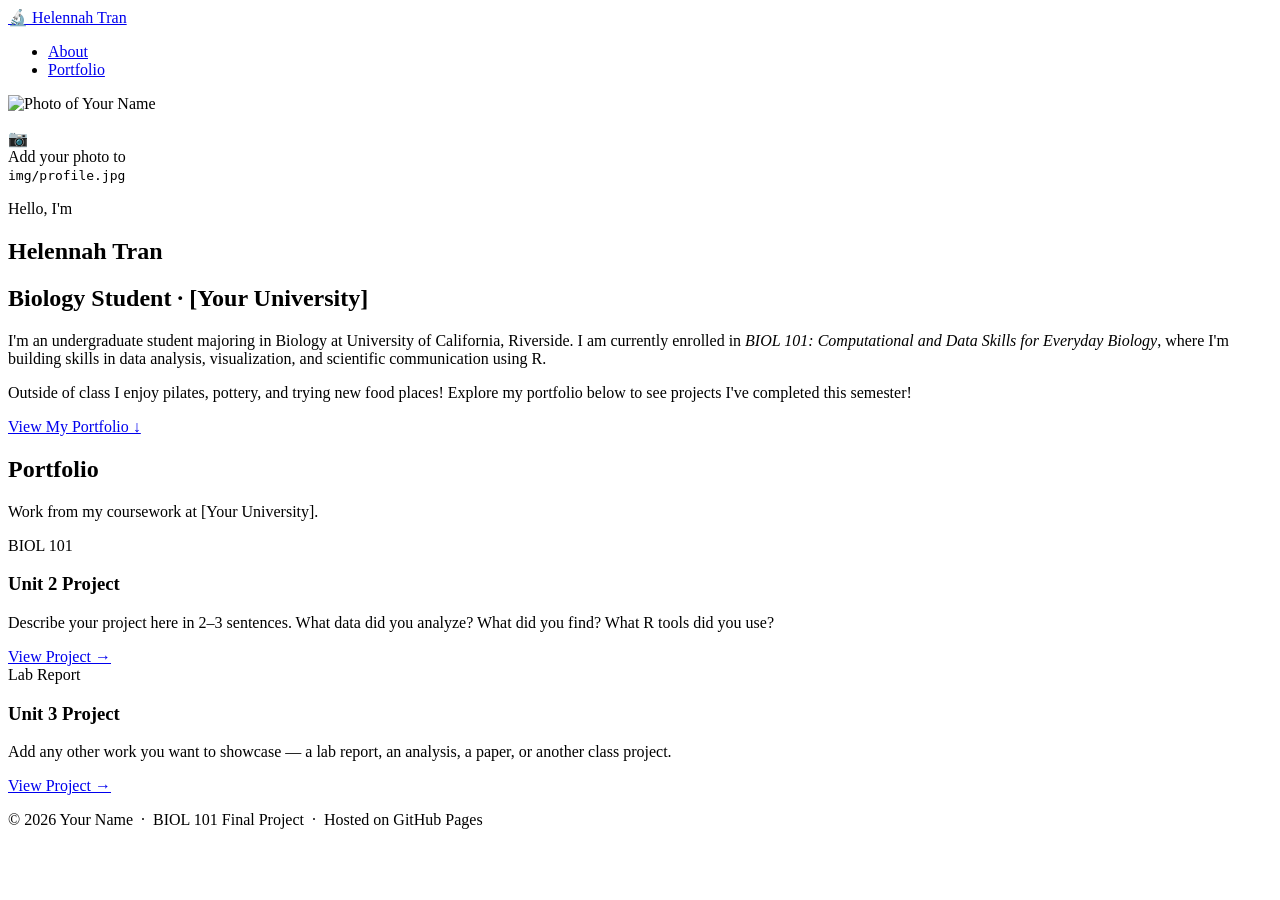
==== index.html @ 0177dd5e "Add files via upload" ====
<!DOCTYPE html>
<html lang="en">
<head>
  <meta charset="UTF-8" />
  <meta name="viewport" content="width=device-width, initial-scale=1.0"/>
  <title> Helennah Tran | BIOL 101</title>
  <!-- External CSS file linked here (NOT inline styles, as required) -->
  <link rel="stylesheet" href="css/style.css" />
  <!-- Google Fonts -->
  <link rel="preconnect" href="https://fonts.googleapis.com" />
  <link rel="preconnect" href="https://fonts.gstatic.com" crossorigin />
  <link href="https://fonts.googleapis.com/css2?family=Playfair+Display:wght@400;700&family=Source+Sans+3:wght@300;400;600&display=swap" rel="stylesheet" />
</head>
<body>

  <!-- ================================================
       REQUIREMENT 2: Navigation with logo + 2 menu items
       ================================================ -->
  <nav class="navbar">
    <div class="nav-container">

      <!-- Logo -->
      <a class="nav-logo" href="index.html">
        <span class="logo-mark">🔬</span>
        <span class="logo-name">Helennah Tran</span>
      </a>

      <!-- At least 2 menu items required -->
      <ul class="nav-menu">
        <li><a href="#about">About</a></li>
        <li><a href="#portfolio" class="nav-highlight">Portfolio</a></li>
      </ul>

    </div>
  </nav>


  <!-- ================================================
       REQUIREMENT 1: Picture + Header + Short Bio
       ================================================ -->
  <section id="about" class="about-section">
    <div class="about-container">

      <!-- Profile photo: replace src with your actual image file path -->
      <div class="photo-wrapper">
        <img
          class="profile-photo"
          src="img/profile.jpg"
          alt="Photo of Your Name"
          width="280"
          height="280"
        />
        <!-- This placeholder shows if photo file is missing -->
        <div class="photo-placeholder">
          <p>📷<br>Add your photo to<br><code>img/profile.jpg</code></p>
        </div>
      </div>

      <!-- Header + Bio -->
      <div class="bio-text">
        <p class="bio-greeting">Hello, I'm</p>
        <h1 class="bio-name">Helennah Tran</h1>
        <h2 class="bio-subtitle">Biology Student · [Your University]</h2>

        <p class="bio-body">
          I'm an undergraduate student majoring in Biology at University of California, Riverside.
          I am currently enrolled in <em>BIOL 101: Computational and Data
          Skills for Everyday Biology</em>, where I'm building skills in
          data analysis, visualization, and scientific communication using R.
        </p>
        <p class="bio-body">
          Outside of class I enjoy pilates, pottery, and trying new food places! Explore my
          portfolio below to see projects I've completed this semester!
        </p>

        <a class="cta-button" href="#portfolio">View My Portfolio ↓</a>
      </div>

    </div>
  </section>


  <!-- ================================================
       REQUIREMENT 3: Portfolio section with class project link
       ================================================ -->
  <section id="portfolio" class="portfolio-section">
    <div class="portfolio-container">

      <h2 class="section-heading">Portfolio</h2>
      <p class="section-sub">Work from my coursework at [Your University].</p>

      <div class="project-grid">

        <!-- CARD 1: Update the href to link to your actual HTML project file -->
        <article class="project-card">
          <span class="card-tag">BIOL 101</span>
          <h3 class="card-title">Unit 2 Project</h3>
          <p class="card-desc">
            Describe your project here in 2–3 sentences. What data did
            you analyze? What did you find? What R tools did you use?
          </p>
          <!-- Update this link to point to your class project HTML file -->
          <a class="card-link" href="projects/Unit-02-Project.html">View Project →</a>
        </article>

        <!-- CARD 2: Optional second project -->
        <article class="project-card">
          <span class="card-tag">Lab Report</span>
          <h3 class="card-title">Unit 3 Project</h3>
          <p class="card-desc">
            Add any other work you want to showcase — a lab report,
            an analysis, a paper, or another class project.
          </p>
          <a class="card-link" href="projects/Unit-Project-03.html">View Project →</a>
        </article>

      </div>
    </div>
  </section>


  <footer class="site-footer">
    <p>© 2026 Your Name &nbsp;·&nbsp; BIOL 101 Final Project &nbsp;·&nbsp; Hosted on GitHub Pages</p>
  </footer>

</body>
</html>
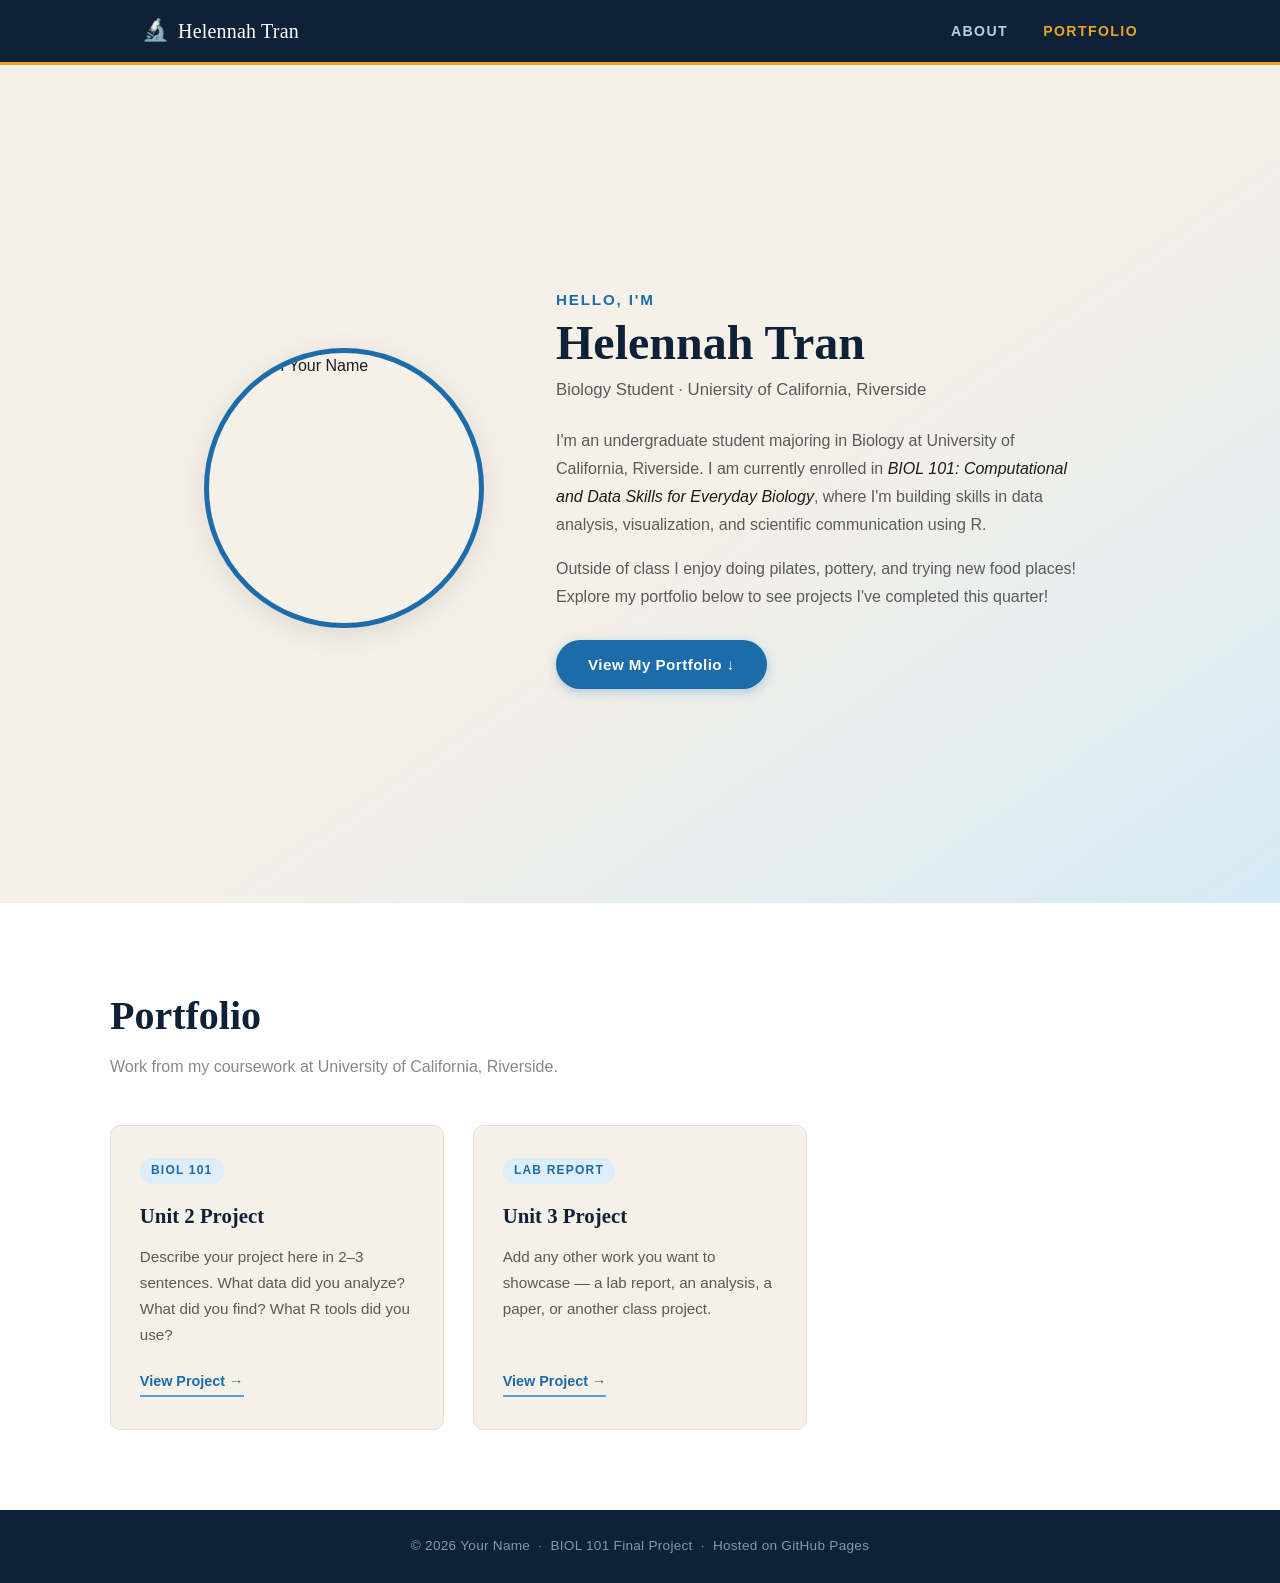
==== commit 763ab117: "Add files via upload" ====
--- a/index.html
+++ b/index.html
@@ -60,7 +60,7 @@
       <div class="bio-text">
         <p class="bio-greeting">Hello, I'm</p>
         <h1 class="bio-name">Helennah Tran</h1>
-        <h2 class="bio-subtitle">Biology Student · [Your University]</h2>
+        <h2 class="bio-subtitle">Biology Student · Uniersity of California, Riverside</h2>
 
         <p class="bio-body">
           I'm an undergraduate student majoring in Biology at University of California, Riverside.
@@ -69,8 +69,8 @@
           data analysis, visualization, and scientific communication using R.
         </p>
         <p class="bio-body">
-          Outside of class I enjoy pilates, pottery, and trying new food places! Explore my
-          portfolio below to see projects I've completed this semester!
+          Outside of class I enjoy doing pilates, pottery, and trying new food places! Explore my
+          portfolio below to see projects I've completed this quarter!
         </p>
 
         <a class="cta-button" href="#portfolio">View My Portfolio ↓</a>
@@ -87,7 +87,7 @@
     <div class="portfolio-container">
 
       <h2 class="section-heading">Portfolio</h2>
-      <p class="section-sub">Work from my coursework at [Your University].</p>
+      <p class="section-sub">Work from my coursework at University of California, Riverside.</p>
 
       <div class="project-grid">
 
--- a/css/style.css
+++ b/css/style.css
@@ -0,0 +1,406 @@
+/* ===========================================
+   style.css  —  BIOL 101 Personal Webpage
+   All styles live here (no inline CSS)
+   =========================================== */
+
+/* ---------- CSS Custom Properties ---------- */
+:root {
+  --navy:        #0f2137;
+  --teal:        #1b6ca8;
+  --teal-light:  #4da6e0;
+  --sand:        #f5f0e8;
+  --sand-dark:   #e8e0d0;
+  --white:       #ffffff;
+  --text:        #1c1c1c;
+  --text-muted:  #5a5a5a;
+  --text-faint:  #888888;
+  --accent:      #e8a427;
+  --radius:      10px;
+  --shadow:      0 6px 28px rgba(0,0,0,0.10);
+  --font-head:   'Playfair Display', Georgia, serif;
+  --font-body:   'Source Sans 3', 'Helvetica Neue', sans-serif;
+  --max-width:   1060px;
+}
+
+/* ---------- Reset ---------- */
+*, *::before, *::after {
+  box-sizing: border-box;
+  margin: 0;
+  padding: 0;
+}
+
+html {
+  scroll-behavior: smooth;
+}
+
+body {
+  font-family: var(--font-body);
+  font-size: 16px;
+  line-height: 1.65;
+  color: var(--text);
+  background-color: var(--sand);
+}
+
+img {
+  max-width: 100%;
+  display: block;
+}
+
+a {
+  text-decoration: none;
+  color: inherit;
+}
+
+ul {
+  list-style: none;
+}
+
+/* ============================================
+   NAVIGATION BAR
+   ============================================ */
+.navbar {
+  position: sticky;
+  top: 0;
+  z-index: 999;
+  background-color: var(--navy);
+  border-bottom: 3px solid var(--accent);
+}
+
+.nav-container {
+  max-width: var(--max-width);
+  margin: 0 auto;
+  padding: 0 2rem;
+  height: 62px;
+  display: flex;
+  align-items: center;
+  justify-content: space-between;
+}
+
+/* Logo */
+.nav-logo {
+  display: flex;
+  align-items: center;
+  gap: 0.55rem;
+  color: var(--white);
+  font-family: var(--font-head);
+  font-size: 1.25rem;
+  letter-spacing: 0.01em;
+  transition: opacity 0.2s;
+}
+
+.nav-logo:hover {
+  opacity: 0.8;
+}
+
+.logo-mark {
+  font-size: 1.35rem;
+  line-height: 1;
+}
+
+/* Nav menu links */
+.nav-menu {
+  display: flex;
+  gap: 2.2rem;
+}
+
+.nav-menu a {
+  color: #b8cfde;
+  font-size: 0.88rem;
+  font-weight: 600;
+  letter-spacing: 0.1em;
+  text-transform: uppercase;
+  padding-bottom: 3px;
+  border-bottom: 2px solid transparent;
+  transition: color 0.2s, border-color 0.2s;
+}
+
+.nav-menu a:hover {
+  color: var(--white);
+  border-bottom-color: var(--accent);
+}
+
+/* Highlighted Portfolio link */
+.nav-menu a.nav-highlight {
+  color: var(--accent);
+}
+
+.nav-menu a.nav-highlight:hover {
+  border-bottom-color: var(--accent);
+}
+
+
+/* ============================================
+   ABOUT / HERO SECTION
+   ============================================ */
+.about-section {
+  padding: 5rem 2rem 4.5rem;
+  background: linear-gradient(145deg, var(--sand) 55%, #d6ebf7 100%);
+  min-height: calc(100vh - 62px);
+  display: flex;
+  align-items: center;
+}
+
+.about-container {
+  max-width: var(--max-width);
+  margin: 0 auto;
+  display: flex;
+  align-items: center;
+  gap: 4.5rem;
+  flex-wrap: wrap;
+}
+
+/* ---- Profile Photo ---- */
+.photo-wrapper {
+  position: relative;
+  flex-shrink: 0;
+}
+
+.profile-photo {
+  width: 280px;
+  height: 280px;
+  object-fit: cover;
+  border-radius: 50%;
+  border: 5px solid var(--teal);
+  box-shadow: var(--shadow);
+  display: block;
+}
+
+/* Placeholder shown when photo file is missing */
+.photo-placeholder {
+  display: none;         /* hidden by default */
+  width: 280px;
+  height: 280px;
+  border-radius: 50%;
+  border: 5px dashed var(--teal);
+  background-color: #daeef8;
+  align-items: center;
+  justify-content: center;
+  text-align: center;
+  font-size: 0.9rem;
+  color: var(--teal);
+  line-height: 1.5;
+  padding: 1.5rem;
+}
+
+/* Show placeholder only when img fails to load */
+.profile-photo:not([src]),
+.profile-photo[src=""] {
+  display: none;
+}
+
+.profile-photo:not([src]) ~ .photo-placeholder,
+.profile-photo[src=""] ~ .photo-placeholder {
+  display: flex;
+}
+
+.photo-placeholder code {
+  font-size: 0.8rem;
+  background: #b8d9ea;
+  padding: 1px 5px;
+  border-radius: 4px;
+}
+
+/* ---- Bio Text ---- */
+.bio-text {
+  flex: 1;
+  min-width: 280px;
+}
+
+.bio-greeting {
+  font-size: 0.95rem;
+  color: var(--teal);
+  font-weight: 600;
+  letter-spacing: 0.12em;
+  text-transform: uppercase;
+  margin-bottom: 0.3rem;
+}
+
+.bio-name {
+  font-family: var(--font-head);
+  font-size: 3rem;
+  line-height: 1.1;
+  color: var(--navy);
+  margin-bottom: 0.4rem;
+}
+
+.bio-subtitle {
+  font-size: 1.05rem;
+  font-weight: 300;
+  color: var(--text-muted);
+  margin-bottom: 1.5rem;
+}
+
+.bio-body {
+  font-size: 1rem;
+  color: var(--text-muted);
+  max-width: 520px;
+  margin-bottom: 1rem;
+  line-height: 1.75;
+}
+
+.bio-body em {
+  font-style: italic;
+  color: var(--text);
+}
+
+/* Call-to-action button */
+.cta-button {
+  display: inline-block;
+  margin-top: 0.8rem;
+  background-color: var(--teal);
+  color: var(--white);
+  padding: 0.75rem 2rem;
+  border-radius: 40px;
+  font-size: 0.95rem;
+  font-weight: 600;
+  letter-spacing: 0.03em;
+  transition: background-color 0.25s, transform 0.15s;
+  box-shadow: 0 3px 12px rgba(27, 108, 168, 0.3);
+}
+
+.cta-button:hover {
+  background-color: var(--navy);
+  transform: translateY(-2px);
+}
+
+
+/* ============================================
+   PORTFOLIO SECTION
+   ============================================ */
+.portfolio-section {
+  padding: 5rem 2rem 5rem;
+  background-color: var(--white);
+}
+
+.portfolio-container {
+  max-width: var(--max-width);
+  margin: 0 auto;
+}
+
+.section-heading {
+  font-family: var(--font-head);
+  font-size: 2.5rem;
+  color: var(--navy);
+  margin-bottom: 0.3rem;
+}
+
+.section-sub {
+  font-size: 1rem;
+  color: var(--text-faint);
+  margin-bottom: 2.8rem;
+}
+
+/* Project cards grid */
+.project-grid {
+  display: grid;
+  grid-template-columns: repeat(auto-fill, minmax(300px, 1fr));
+  gap: 1.8rem;
+}
+
+.project-card {
+  background-color: var(--sand);
+  border: 1px solid var(--sand-dark);
+  border-radius: var(--radius);
+  padding: 2rem 1.8rem;
+  display: flex;
+  flex-direction: column;
+  transition: transform 0.2s, box-shadow 0.2s;
+}
+
+.project-card:hover {
+  transform: translateY(-5px);
+  box-shadow: var(--shadow);
+}
+
+.card-tag {
+  display: inline-block;
+  background-color: #ddeef8;
+  color: var(--teal);
+  font-size: 0.75rem;
+  font-weight: 700;
+  letter-spacing: 0.1em;
+  text-transform: uppercase;
+  padding: 0.2rem 0.7rem;
+  border-radius: 20px;
+  margin-bottom: 0.9rem;
+  align-self: flex-start;
+}
+
+.card-title {
+  font-family: var(--font-head);
+  font-size: 1.3rem;
+  color: var(--navy);
+  margin-bottom: 0.7rem;
+}
+
+.card-desc {
+  font-size: 0.95rem;
+  color: var(--text-muted);
+  line-height: 1.7;
+  flex-grow: 1;
+  margin-bottom: 1.4rem;
+}
+
+.card-link {
+  color: var(--teal);
+  font-weight: 600;
+  font-size: 0.9rem;
+  border-bottom: 2px solid var(--teal-light);
+  padding-bottom: 1px;
+  align-self: flex-start;
+  transition: color 0.2s, border-color 0.2s;
+}
+
+.card-link:hover {
+  color: var(--navy);
+  border-bottom-color: var(--navy);
+}
+
+
+/* ============================================
+   FOOTER
+   ============================================ */
+.site-footer {
+  background-color: var(--navy);
+  color: #7a9bb5;
+  text-align: center;
+  padding: 1.6rem 2rem;
+  font-size: 0.85rem;
+  letter-spacing: 0.02em;
+}
+
+
+/* ============================================
+   RESPONSIVE (mobile-friendly)
+   ============================================ */
+@media (max-width: 680px) {
+  .about-container {
+    flex-direction: column;
+    text-align: center;
+    gap: 2.2rem;
+    padding-top: 1rem;
+  }
+
+  .bio-name {
+    font-size: 2.2rem;
+  }
+
+  .bio-body {
+    margin-left: auto;
+    margin-right: auto;
+  }
+
+  .profile-photo,
+  .photo-placeholder {
+    width: 200px;
+    height: 200px;
+  }
+
+  .cta-button {
+    margin-top: 0.4rem;
+  }
+
+  .section-heading {
+    font-size: 2rem;
+  }
+}
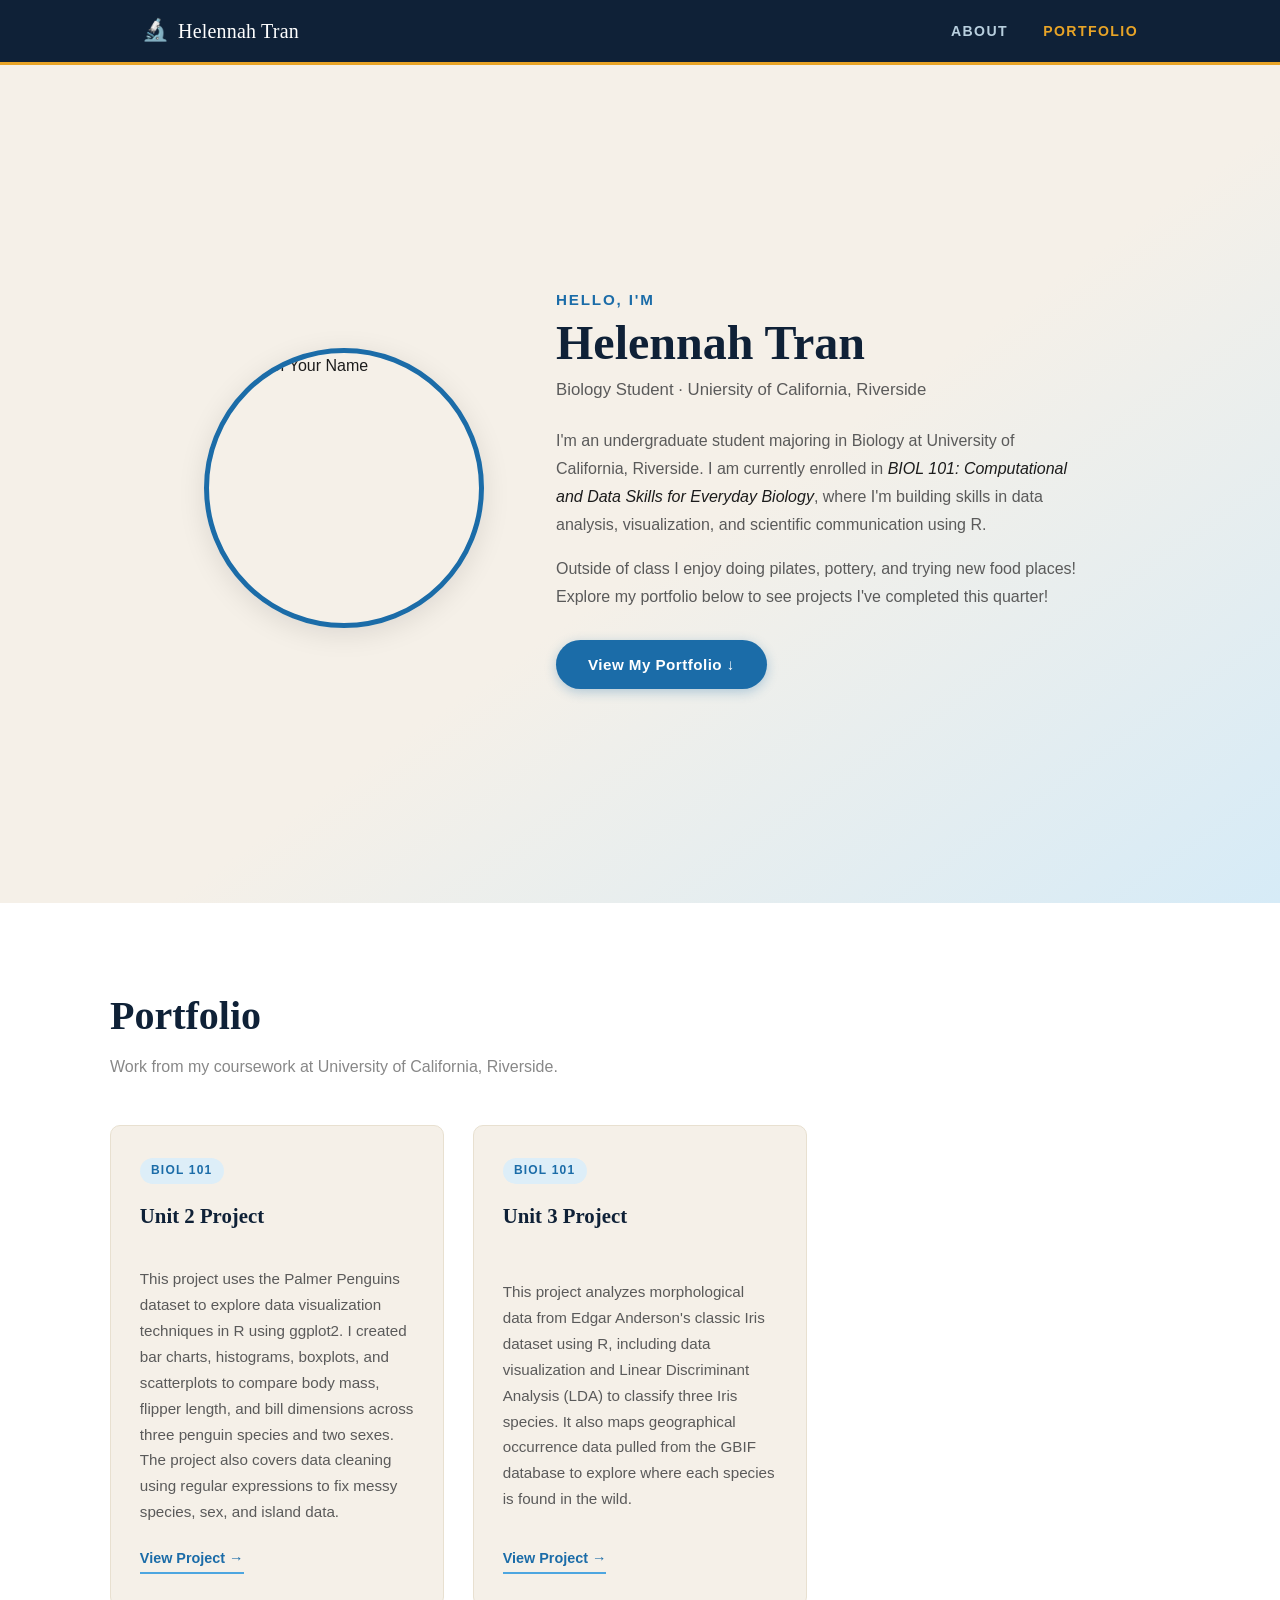
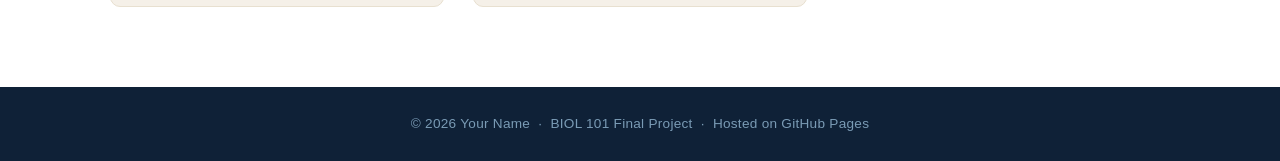
==== commit 63c40750: "Add files via upload" ====
--- a/index.html
+++ b/index.html
@@ -96,8 +96,13 @@
           <span class="card-tag">BIOL 101</span>
           <h3 class="card-title">Unit 2 Project</h3>
           <p class="card-desc">
-            Describe your project here in 2–3 sentences. What data did
-            you analyze? What did you find? What R tools did you use?
+            <p class="card-desc">
+            This project uses the Palmer Penguins dataset to explore data
+            visualization techniques in R using ggplot2. I created bar charts,
+            histograms, boxplots, and scatterplots to compare body mass, flipper
+            length, and bill dimensions across three penguin species and two
+            sexes. The project also covers data cleaning using regular
+            expressions to fix messy species, sex, and island data.
           </p>
           <!-- Update this link to point to your class project HTML file -->
           <a class="card-link" href="projects/Unit-02-Project.html">View Project →</a>
@@ -105,11 +110,15 @@
 
         <!-- CARD 2: Optional second project -->
         <article class="project-card">
-          <span class="card-tag">Lab Report</span>
+          <span class="card-tag">Biol 101</span>
           <h3 class="card-title">Unit 3 Project</h3>
           <p class="card-desc">
-            Add any other work you want to showcase — a lab report,
-            an analysis, a paper, or another class project.
+            <p class="card-desc">
+            This project analyzes morphological data from Edgar Anderson's
+            classic Iris dataset using R, including data visualization and
+            Linear Discriminant Analysis (LDA) to classify three Iris species.
+            It also maps geographical occurrence data pulled from the GBIF
+            database to explore where each species is found in the wild.
           </p>
           <a class="card-link" href="projects/Unit-Project-03.html">View Project →</a>
         </article>
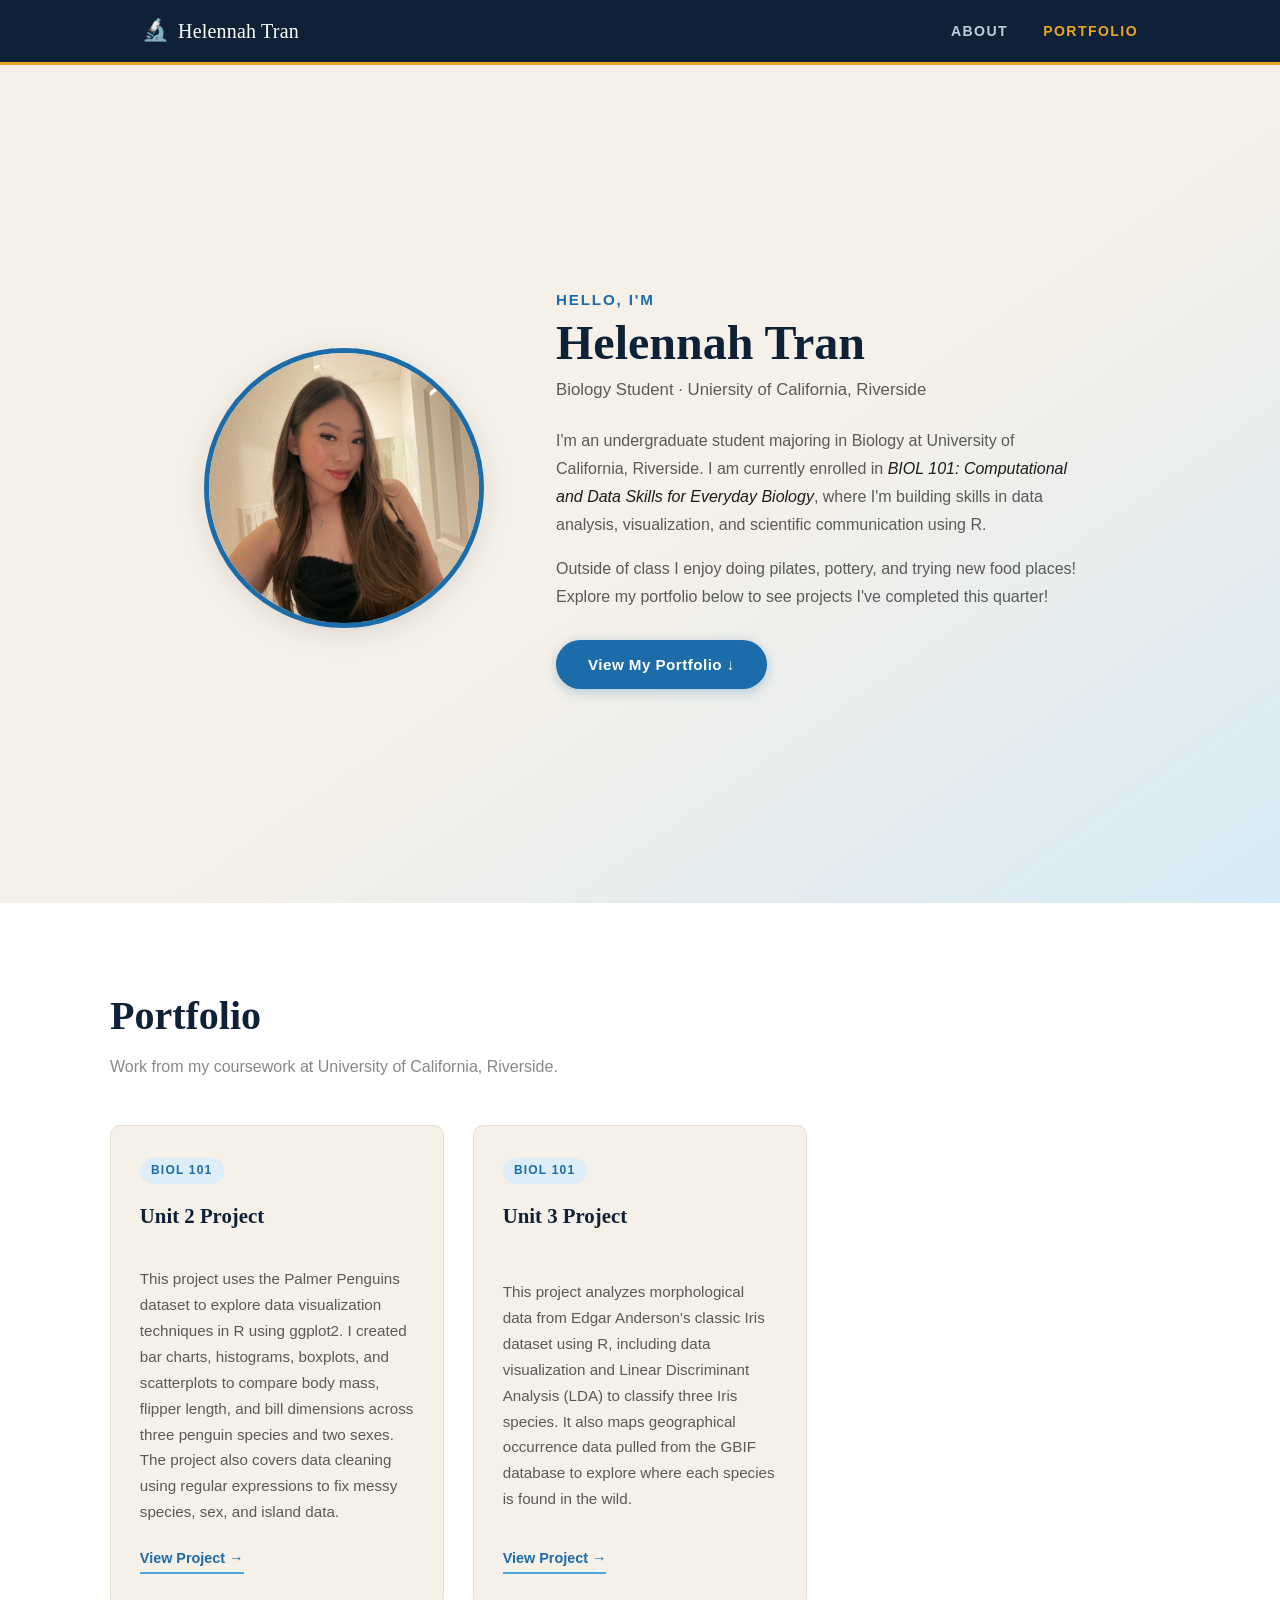
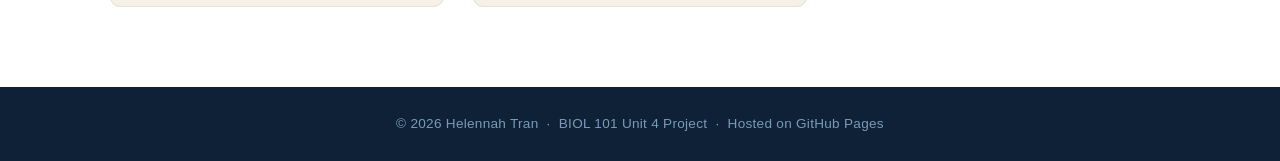
==== commit 7e11d8c8: "Update index.html" ====
--- a/index.html
+++ b/index.html
@@ -129,7 +129,7 @@
 
 
   <footer class="site-footer">
-    <p>© 2026 Your Name &nbsp;·&nbsp; BIOL 101 Final Project &nbsp;·&nbsp; Hosted on GitHub Pages</p>
+    <p>© 2026 Helennah Tran &nbsp;·&nbsp; BIOL 101 Unit 4 Project &nbsp;·&nbsp; Hosted on GitHub Pages</p>
   </footer>
 
 </body>
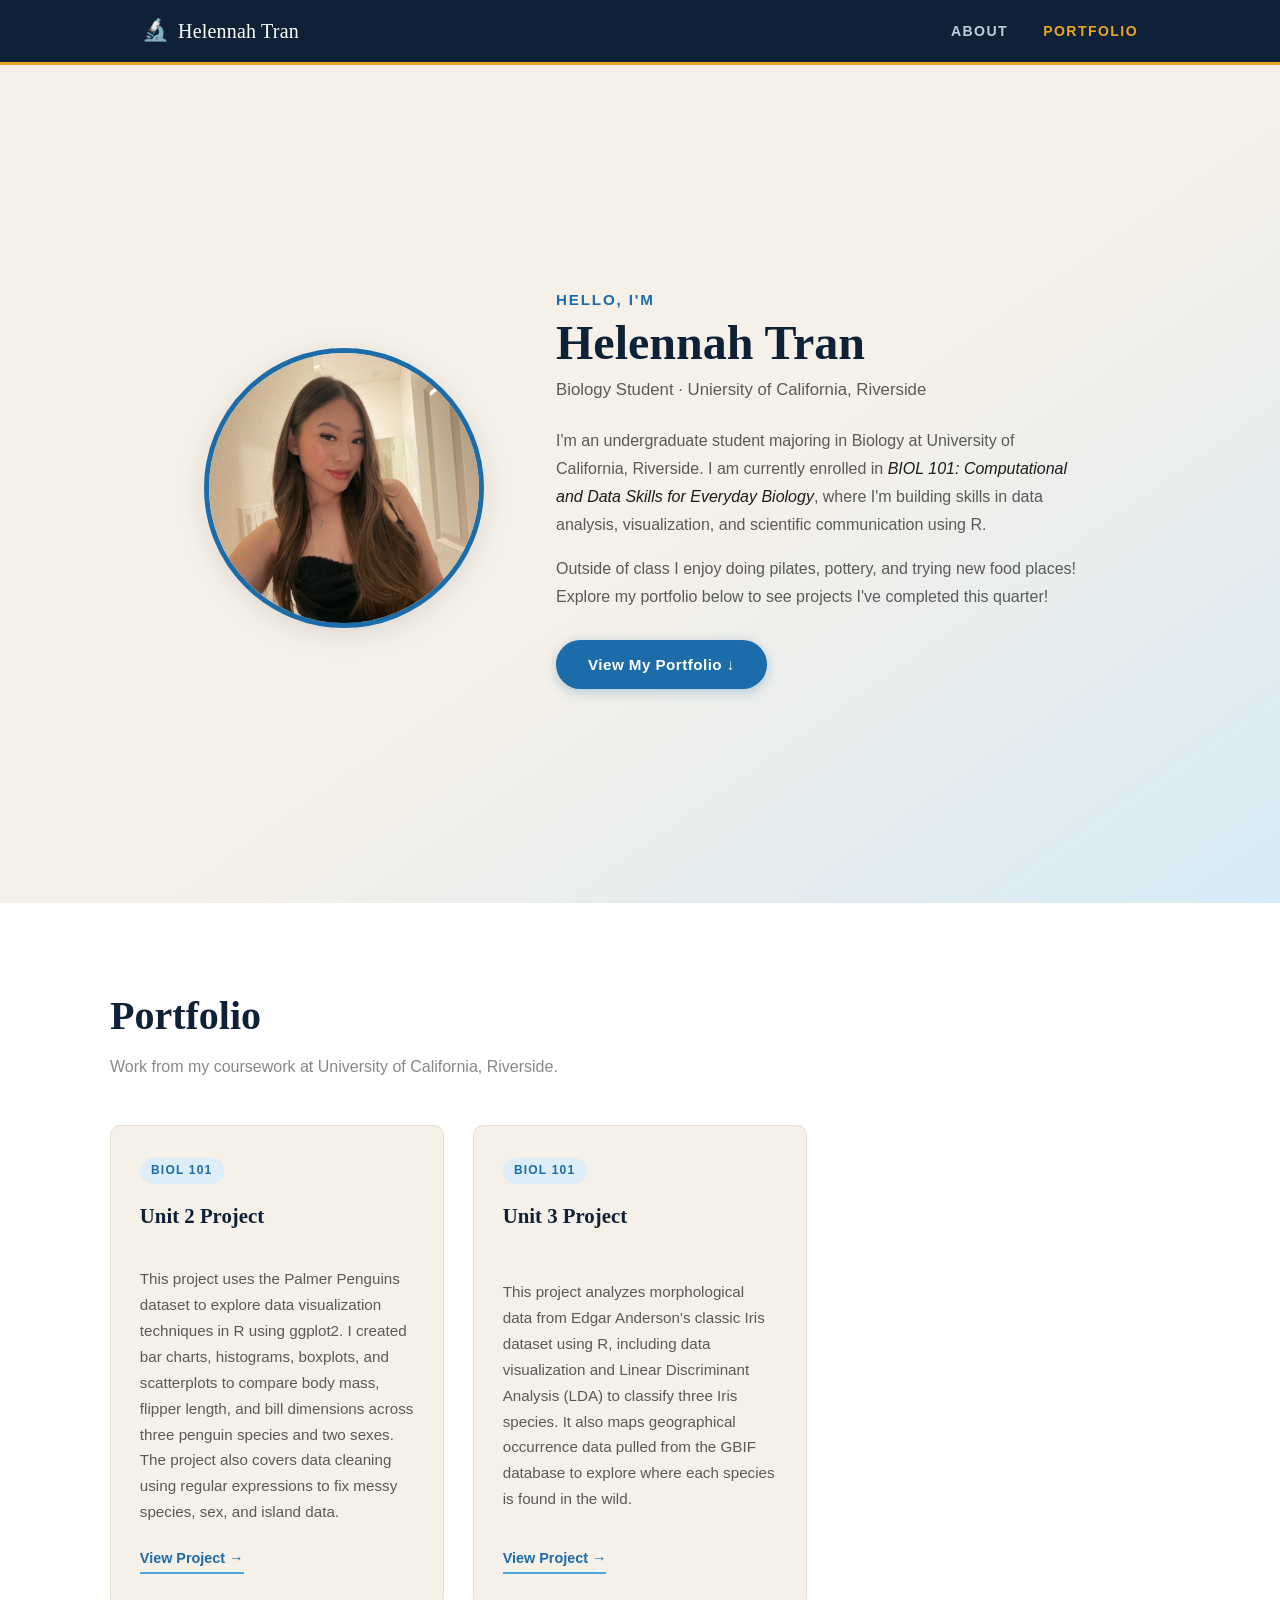
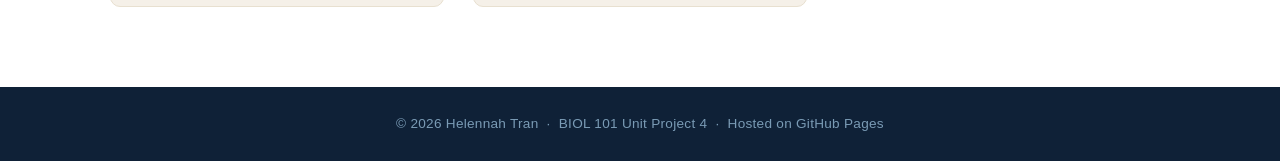
==== commit f9e46da0: "Add files via upload" ====
--- a/index.html
+++ b/index.html
@@ -129,7 +129,7 @@
 
 
   <footer class="site-footer">
-    <p>© 2026 Helennah Tran &nbsp;·&nbsp; BIOL 101 Unit 4 Project &nbsp;·&nbsp; Hosted on GitHub Pages</p>
+    <p>© 2026 Helennah Tran &nbsp;·&nbsp; BIOL 101 Unit Project 4 &nbsp;·&nbsp; Hosted on GitHub Pages</p>
   </footer>
 
 </body>
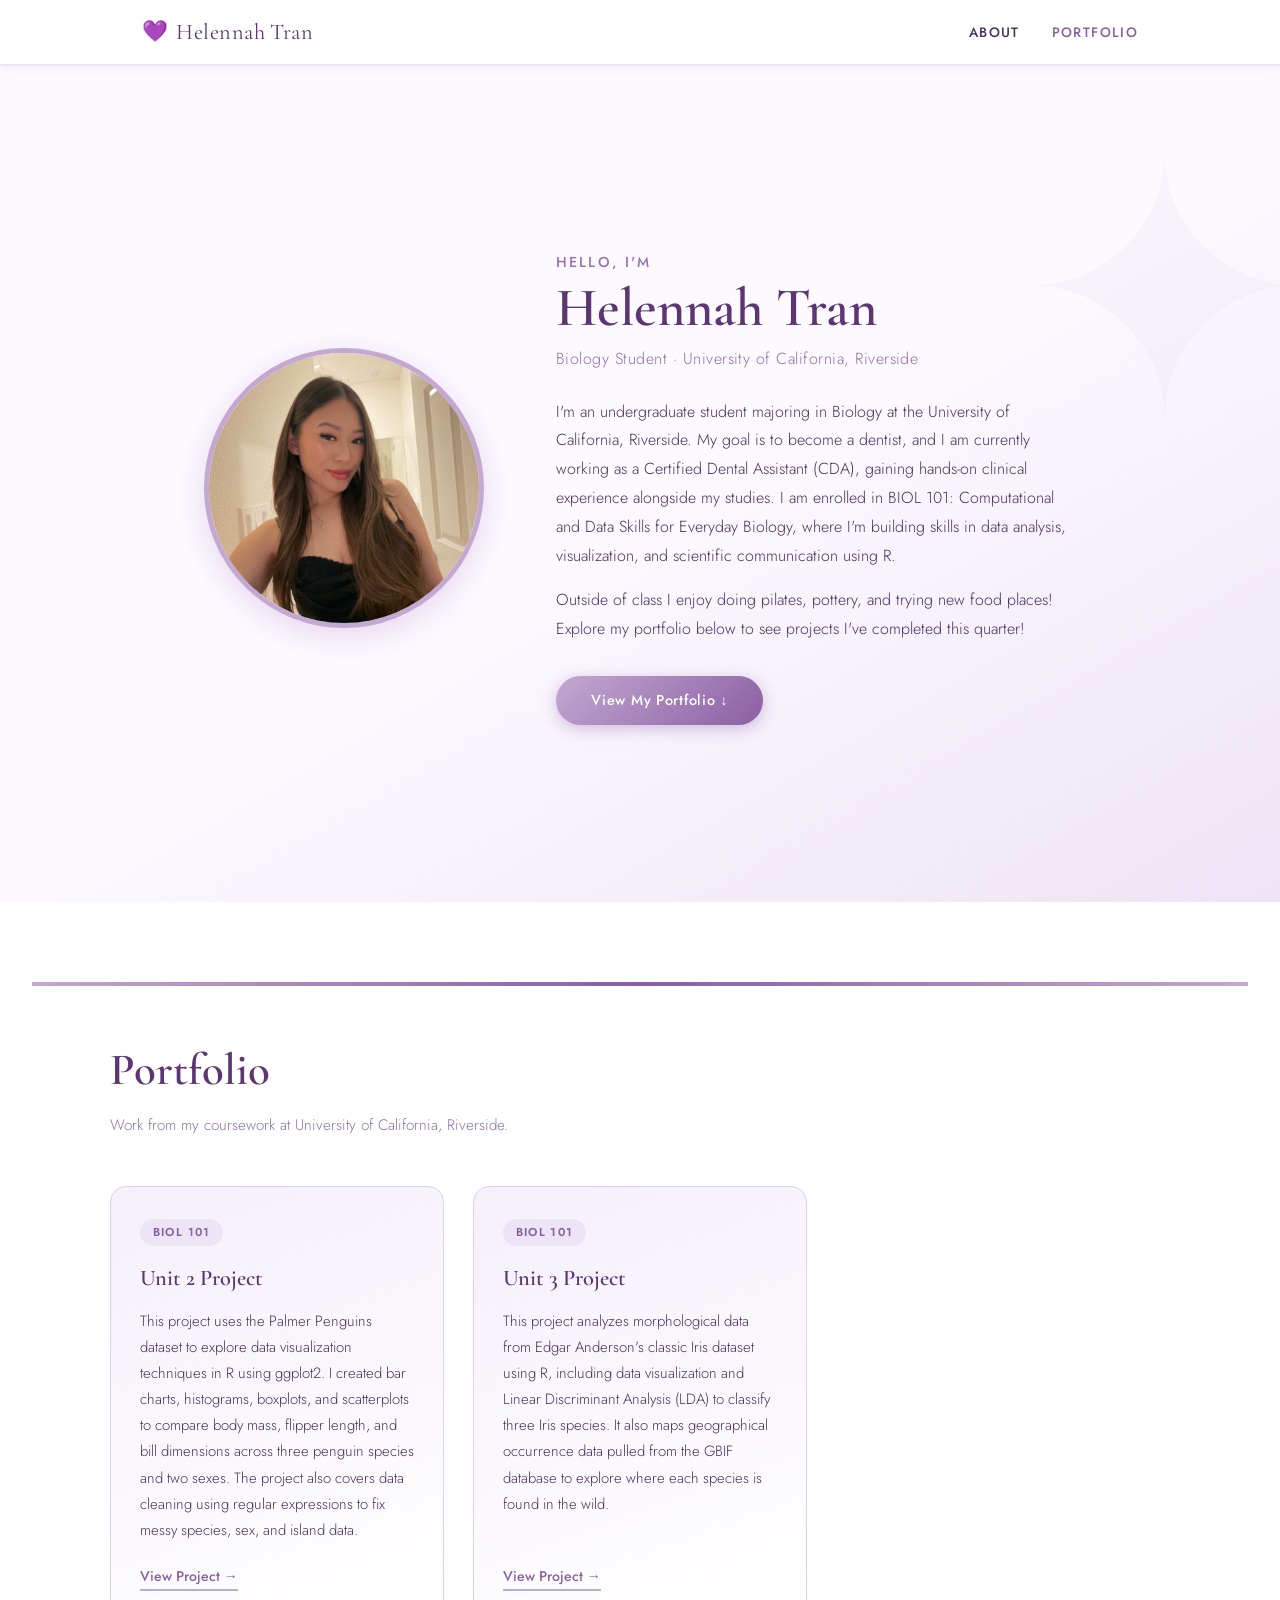
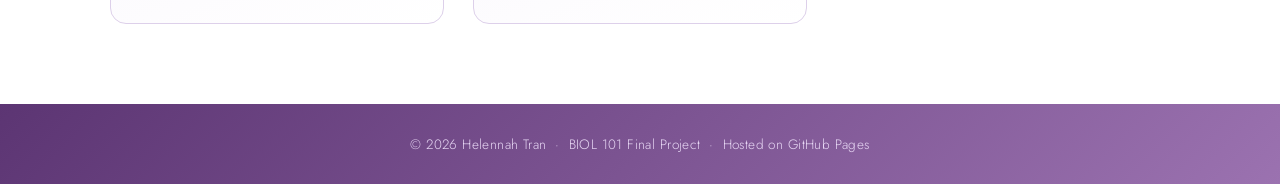
==== commit e396c2ec: "Rename index (2).html to index.html" ====
--- a/index.html
+++ b/index.html
@@ -3,100 +3,79 @@
 <head>
   <meta charset="UTF-8" />
   <meta name="viewport" content="width=device-width, initial-scale=1.0"/>
-  <title> Helennah Tran | BIOL 101</title>
-  <!-- External CSS file linked here (NOT inline styles, as required) -->
+  <title>Helennah Tran | BIOL 101</title>
   <link rel="stylesheet" href="css/style.css" />
-  <!-- Google Fonts -->
   <link rel="preconnect" href="https://fonts.googleapis.com" />
   <link rel="preconnect" href="https://fonts.gstatic.com" crossorigin />
-  <link href="https://fonts.googleapis.com/css2?family=Playfair+Display:wght@400;700&family=Source+Sans+3:wght@300;400;600&display=swap" rel="stylesheet" />
+  <link href="https://fonts.googleapis.com/css2?family=Cormorant+Garamond:ital,wght@0,400;0,600;1,400&family=Jost:wght@300;400;500&display=swap" rel="stylesheet" />
 </head>
 <body>
 
-  <!-- ================================================
-       REQUIREMENT 2: Navigation with logo + 2 menu items
-       ================================================ -->
+  <!-- NAVIGATION -->
   <nav class="navbar">
     <div class="nav-container">
-
-      <!-- Logo -->
       <a class="nav-logo" href="index.html">
-        <span class="logo-mark">🔬</span>
+        <span class="logo-mark">💜</span>
         <span class="logo-name">Helennah Tran</span>
       </a>
-
-      <!-- At least 2 menu items required -->
       <ul class="nav-menu">
         <li><a href="#about">About</a></li>
         <li><a href="#portfolio" class="nav-highlight">Portfolio</a></li>
       </ul>
-
     </div>
   </nav>
 
-
-  <!-- ================================================
-       REQUIREMENT 1: Picture + Header + Short Bio
-       ================================================ -->
+  <!-- ABOUT -->
   <section id="about" class="about-section">
     <div class="about-container">
 
-      <!-- Profile photo: replace src with your actual image file path -->
       <div class="photo-wrapper">
         <img
           class="profile-photo"
           src="img/profile.jpg"
-          alt="Photo of Your Name"
+          alt="Photo of Helennah Tran"
           width="280"
           height="280"
         />
-        <!-- This placeholder shows if photo file is missing -->
         <div class="photo-placeholder">
-          <p>📷<br>Add your photo to<br><code>img/profile.jpg</code></p>
+          <p>💜<br>Add your photo to<br><code>img/profile.jpg</code></p>
         </div>
       </div>
 
-      <!-- Header + Bio -->
       <div class="bio-text">
         <p class="bio-greeting">Hello, I'm</p>
         <h1 class="bio-name">Helennah Tran</h1>
-        <h2 class="bio-subtitle">Biology Student · Uniersity of California, Riverside</h2>
-
+        <h2 class="bio-subtitle">Biology Student · University of California, Riverside</h2>
         <p class="bio-body">
-          I'm an undergraduate student majoring in Biology at University of California, Riverside.
-          I am currently enrolled in <em>BIOL 101: Computational and Data
-          Skills for Everyday Biology</em>, where I'm building skills in
-          data analysis, visualization, and scientific communication using R.
+          I'm an undergraduate student majoring in Biology at the University of
+          California, Riverside. My goal is to become a dentist, and I am currently
+          working as a Certified Dental Assistant (CDA), gaining hands-on clinical
+          experience alongside my studies. I am enrolled in BIOL 101: Computational
+          and Data Skills for Everyday Biology, where I'm building skills in data
+          analysis, visualization, and scientific communication using R.
         </p>
         <p class="bio-body">
-          Outside of class I enjoy doing pilates, pottery, and trying new food places! Explore my
-          portfolio below to see projects I've completed this quarter!
+          Outside of class I enjoy doing pilates, pottery, and trying new food places!
+          Explore my portfolio below to see projects I've completed this quarter!
         </p>
-
         <a class="cta-button" href="#portfolio">View My Portfolio ↓</a>
       </div>
 
     </div>
   </section>
 
-
-  <!-- ================================================
-       REQUIREMENT 3: Portfolio section with class project link
-       ================================================ -->
+  <!-- PORTFOLIO -->
   <section id="portfolio" class="portfolio-section">
     <div class="portfolio-container">
-
       <h2 class="section-heading">Portfolio</h2>
       <p class="section-sub">Work from my coursework at University of California, Riverside.</p>
 
       <div class="project-grid">
 
-        <!-- CARD 1: Update the href to link to your actual HTML project file -->
         <article class="project-card">
           <span class="card-tag">BIOL 101</span>
           <h3 class="card-title">Unit 2 Project</h3>
           <p class="card-desc">
-            <p class="card-desc">
             This project uses the Palmer Penguins dataset to explore data
             visualization techniques in R using ggplot2. I created bar charts,
             histograms, boxplots, and scatterplots to compare body mass, flipper
@@ -104,16 +83,13 @@
             sexes. The project also covers data cleaning using regular
             expressions to fix messy species, sex, and island data.
           </p>
-          <!-- Update this link to point to your class project HTML file -->
           <a class="card-link" href="projects/Unit-02-Project.html">View Project →</a>
         </article>
 
-        <!-- CARD 2: Optional second project -->
         <article class="project-card">
-          <span class="card-tag">Biol 101</span>
+          <span class="card-tag">BIOL 101</span>
           <h3 class="card-title">Unit 3 Project</h3>
           <p class="card-desc">
-            <p class="card-desc">
             This project analyzes morphological data from Edgar Anderson's
             classic Iris dataset using R, including data visualization and
             Linear Discriminant Analysis (LDA) to classify three Iris species.
@@ -127,9 +103,8 @@
     </div>
   </section>
 
-
   <footer class="site-footer">
-    <p>© 2026 Helennah Tran &nbsp;·&nbsp; BIOL 101 Unit Project 4 &nbsp;·&nbsp; Hosted on GitHub Pages</p>
+    <p>© 2026 Helennah Tran &nbsp;·&nbsp; BIOL 101 Final Project &nbsp;·&nbsp; Hosted on GitHub Pages</p>
   </footer>
 
 </body>
--- a/css/style.css
+++ b/css/style.css
@@ -1,143 +1,110 @@
 /* ===========================================
-   style.css  —  BIOL 101 Personal Webpage
-   All styles live here (no inline CSS)
+   style.css — Helennah Tran Personal Webpage
+   BIOL 101 Final Project
    =========================================== */
 
-/* ---------- CSS Custom Properties ---------- */
 :root {
-  --navy:        #0f2137;
-  --teal:        #1b6ca8;
-  --teal-light:  #4da6e0;
-  --sand:        #f5f0e8;
-  --sand-dark:   #e8e0d0;
-  --white:       #ffffff;
-  --text:        #1c1c1c;
-  --text-muted:  #5a5a5a;
-  --text-faint:  #888888;
-  --accent:      #e8a427;
-  --radius:      10px;
-  --shadow:      0 6px 28px rgba(0,0,0,0.10);
-  --font-head:   'Playfair Display', Georgia, serif;
-  --font-body:   'Source Sans 3', 'Helvetica Neue', sans-serif;
-  --max-width:   1060px;
-}
-
-/* ---------- Reset ---------- */
-*, *::before, *::after {
-  box-sizing: border-box;
-  margin: 0;
-  padding: 0;
-}
-
-html {
-  scroll-behavior: smooth;
-}
+  --lavender:     #c3a8d1;
+  --purple:       #8b5fa3;
+  --purple-dark:  #5c3573;
+  --purple-pale:  #f5f0fa;
+  --purple-light: #ede4f5;
+  --mauve:        #9b72b0;
+  --white:        #ffffff;
+  --text:         #1e1228;
+  --text-mid:     #4a3060;
+  --text-light:   #9070a8;
+  --cream:        #fdfaff;
+  --shadow:       0 6px 30px rgba(120, 60, 160, 0.10);
+  --radius:       16px;
+  --font-head:    'Cormorant Garamond', Georgia, serif;
+  --font-body:    'Jost', 'Helvetica Neue', sans-serif;
+  --max-width:    1060px;
+}
+
+*, *::before, *::after { box-sizing: border-box; margin: 0; padding: 0; }
+html { scroll-behavior: smooth; }
 
 body {
   font-family: var(--font-body);
   font-size: 16px;
   line-height: 1.65;
   color: var(--text);
-  background-color: var(--sand);
-}
-
-img {
-  max-width: 100%;
-  display: block;
-}
-
-a {
-  text-decoration: none;
-  color: inherit;
-}
-
-ul {
-  list-style: none;
-}
-
-/* ============================================
-   NAVIGATION BAR
-   ============================================ */
+  background-color: var(--cream);
+}
+
+img { max-width: 100%; display: block; }
+a { text-decoration: none; color: inherit; }
+ul { list-style: none; }
+
+/* ── NAVIGATION ── */
 .navbar {
   position: sticky;
   top: 0;
   z-index: 999;
-  background-color: var(--navy);
-  border-bottom: 3px solid var(--accent);
+  background-color: var(--white);
+  border-bottom: 2px solid var(--purple-light);
+  box-shadow: 0 2px 16px rgba(120, 60, 160, 0.07);
 }
 
 .nav-container {
   max-width: var(--max-width);
   margin: 0 auto;
   padding: 0 2rem;
-  height: 62px;
+  height: 64px;
   display: flex;
   align-items: center;
   justify-content: space-between;
 }
 
-/* Logo */
 .nav-logo {
   display: flex;
   align-items: center;
-  gap: 0.55rem;
-  color: var(--white);
+  gap: 0.5rem;
   font-family: var(--font-head);
-  font-size: 1.25rem;
-  letter-spacing: 0.01em;
+  font-size: 1.4rem;
+  color: var(--purple-dark);
+  letter-spacing: 0.02em;
   transition: opacity 0.2s;
 }
-
-.nav-logo:hover {
-  opacity: 0.8;
-}
-
-.logo-mark {
-  font-size: 1.35rem;
-  line-height: 1;
-}
-
-/* Nav menu links */
-.nav-menu {
-  display: flex;
-  gap: 2.2rem;
-}
-
+.nav-logo:hover { opacity: 0.75; }
+.logo-mark { font-size: 1.3rem; }
+
+.nav-menu { display: flex; gap: 2rem; }
 .nav-menu a {
-  color: #b8cfde;
-  font-size: 0.88rem;
-  font-weight: 600;
+  color: var(--text-mid);
+  font-size: 0.85rem;
+  font-weight: 500;
   letter-spacing: 0.1em;
   text-transform: uppercase;
   padding-bottom: 3px;
   border-bottom: 2px solid transparent;
   transition: color 0.2s, border-color 0.2s;
 }
-
-.nav-menu a:hover {
-  color: var(--white);
-  border-bottom-color: var(--accent);
-}
-
-/* Highlighted Portfolio link */
-.nav-menu a.nav-highlight {
-  color: var(--accent);
-}
-
-.nav-menu a.nav-highlight:hover {
-  border-bottom-color: var(--accent);
-}
-
-
-/* ============================================
-   ABOUT / HERO SECTION
-   ============================================ */
+.nav-menu a:hover { color: var(--purple); border-bottom-color: var(--lavender); }
+.nav-menu a.nav-highlight { color: var(--purple); }
+.nav-menu a.nav-highlight:hover { border-bottom-color: var(--purple); }
+
+/* ── ABOUT SECTION ── */
 .about-section {
   padding: 5rem 2rem 4.5rem;
-  background: linear-gradient(145deg, var(--sand) 55%, #d6ebf7 100%);
-  min-height: calc(100vh - 62px);
-  display: flex;
-  align-items: center;
+  background: linear-gradient(150deg, var(--cream) 50%, var(--purple-light) 100%);
+  min-height: calc(100vh - 64px);
+  display: flex;
+  align-items: center;
+  position: relative;
+  overflow: hidden;
+}
+
+.about-section::before {
+  content: "✦";
+  position: absolute;
+  font-size: 22rem;
+  opacity: 0.03;
+  top: -4rem;
+  right: -2rem;
+  pointer-events: none;
+  color: var(--purple);
 }
 
 .about-container {
@@ -149,148 +116,135 @@
   flex-wrap: wrap;
 }
 
-/* ---- Profile Photo ---- */
-.photo-wrapper {
-  position: relative;
-  flex-shrink: 0;
-}
+/* Profile photo */
+.photo-wrapper { position: relative; flex-shrink: 0; }
 
 .profile-photo {
   width: 280px;
   height: 280px;
   object-fit: cover;
   border-radius: 50%;
-  border: 5px solid var(--teal);
-  box-shadow: var(--shadow);
+  border: 5px solid var(--lavender);
+  box-shadow: 0 8px 32px rgba(120, 60, 160, 0.18);
   display: block;
 }
 
-/* Placeholder shown when photo file is missing */
 .photo-placeholder {
-  display: none;         /* hidden by default */
+  display: none;
   width: 280px;
   height: 280px;
   border-radius: 50%;
-  border: 5px dashed var(--teal);
-  background-color: #daeef8;
+  border: 4px dashed var(--lavender);
+  background-color: var(--purple-light);
   align-items: center;
   justify-content: center;
   text-align: center;
   font-size: 0.9rem;
-  color: var(--teal);
-  line-height: 1.5;
+  color: var(--mauve);
   padding: 1.5rem;
-}
-
-/* Show placeholder only when img fails to load */
-.profile-photo:not([src]),
-.profile-photo[src=""] {
-  display: none;
-}
-
+  line-height: 1.6;
+}
 .profile-photo:not([src]) ~ .photo-placeholder,
-.profile-photo[src=""] ~ .photo-placeholder {
-  display: flex;
-}
-
+.profile-photo[src=""] ~ .photo-placeholder { display: flex; }
 .photo-placeholder code {
-  font-size: 0.8rem;
-  background: #b8d9ea;
+  font-size: 0.78rem;
+  background: #dcc8ec;
   padding: 1px 5px;
   border-radius: 4px;
 }
 
-/* ---- Bio Text ---- */
-.bio-text {
-  flex: 1;
-  min-width: 280px;
-}
+/* Bio text */
+.bio-text { flex: 1; min-width: 280px; }
 
 .bio-greeting {
-  font-size: 0.95rem;
-  color: var(--teal);
-  font-weight: 600;
-  letter-spacing: 0.12em;
+  font-size: 0.9rem;
+  color: var(--mauve);
+  font-weight: 500;
+  letter-spacing: 0.15em;
   text-transform: uppercase;
   margin-bottom: 0.3rem;
 }
 
 .bio-name {
   font-family: var(--font-head);
-  font-size: 3rem;
+  font-size: 3.4rem;
   line-height: 1.1;
-  color: var(--navy);
+  color: var(--purple-dark);
   margin-bottom: 0.4rem;
+  font-weight: 600;
 }
 
 .bio-subtitle {
-  font-size: 1.05rem;
-  font-weight: 300;
-  color: var(--text-muted);
-  margin-bottom: 1.5rem;
+  font-size: 1rem;
+  font-weight: 300;
+  color: var(--text-light);
+  margin-bottom: 1.6rem;
+  letter-spacing: 0.03em;
 }
 
 .bio-body {
   font-size: 1rem;
-  color: var(--text-muted);
+  color: var(--text-mid);
   max-width: 520px;
   margin-bottom: 1rem;
-  line-height: 1.75;
-}
-
-.bio-body em {
-  font-style: italic;
-  color: var(--text);
-}
-
-/* Call-to-action button */
+  line-height: 1.8;
+  font-weight: 300;
+}
+.bio-body em { font-style: italic; color: var(--text); }
+
 .cta-button {
   display: inline-block;
-  margin-top: 0.8rem;
-  background-color: var(--teal);
+  margin-top: 1rem;
+  background: linear-gradient(135deg, var(--lavender), var(--purple));
   color: var(--white);
-  padding: 0.75rem 2rem;
+  padding: 0.8rem 2.2rem;
   border-radius: 40px;
-  font-size: 0.95rem;
-  font-weight: 600;
-  letter-spacing: 0.03em;
-  transition: background-color 0.25s, transform 0.15s;
-  box-shadow: 0 3px 12px rgba(27, 108, 168, 0.3);
-}
-
+  font-size: 0.9rem;
+  font-weight: 500;
+  letter-spacing: 0.05em;
+  transition: transform 0.2s, box-shadow 0.2s;
+  box-shadow: 0 4px 16px rgba(120, 60, 160, 0.30);
+}
 .cta-button:hover {
-  background-color: var(--navy);
   transform: translateY(-2px);
-}
-
-
-/* ============================================
-   PORTFOLIO SECTION
-   ============================================ */
+  box-shadow: 0 6px 20px rgba(120, 60, 160, 0.40);
+}
+
+/* ── PORTFOLIO SECTION ── */
 .portfolio-section {
-  padding: 5rem 2rem 5rem;
+  padding: 5rem 2rem;
   background-color: var(--white);
+  position: relative;
+}
+
+.portfolio-section::before {
+  content: "";
+  display: block;
+  height: 4px;
+  background: linear-gradient(90deg, var(--lavender), var(--purple), var(--lavender));
 }
 
 .portfolio-container {
   max-width: var(--max-width);
   margin: 0 auto;
+  padding-top: 3rem;
 }
 
 .section-heading {
   font-family: var(--font-head);
-  font-size: 2.5rem;
-  color: var(--navy);
+  font-size: 2.8rem;
+  color: var(--purple-dark);
   margin-bottom: 0.3rem;
+  font-weight: 600;
 }
 
 .section-sub {
-  font-size: 1rem;
-  color: var(--text-faint);
-  margin-bottom: 2.8rem;
-}
-
-/* Project cards grid */
+  font-size: 0.95rem;
+  color: var(--text-light);
+  margin-bottom: 3rem;
+  font-weight: 300;
+}
+
 .project-grid {
   display: grid;
   grid-template-columns: repeat(auto-fill, minmax(300px, 1fr));
@@ -298,15 +252,14 @@
 }
 
 .project-card {
-  background-color: var(--sand);
-  border: 1px solid var(--sand-dark);
+  background: linear-gradient(160deg, var(--purple-pale), var(--white));
+  border: 1px solid #ddd0ea;
   border-radius: var(--radius);
   padding: 2rem 1.8rem;
   display: flex;
   flex-direction: column;
   transition: transform 0.2s, box-shadow 0.2s;
 }
-
 .project-card:hover {
   transform: translateY(-5px);
   box-shadow: var(--shadow);
@@ -314,13 +267,13 @@
 
 .card-tag {
   display: inline-block;
-  background-color: #ddeef8;
-  color: var(--teal);
-  font-size: 0.75rem;
-  font-weight: 700;
-  letter-spacing: 0.1em;
+  background-color: var(--purple-light);
+  color: var(--purple);
+  font-size: 0.72rem;
+  font-weight: 600;
+  letter-spacing: 0.12em;
   text-transform: uppercase;
-  padding: 0.2rem 0.7rem;
+  padding: 0.25rem 0.8rem;
   border-radius: 20px;
   margin-bottom: 0.9rem;
   align-self: flex-start;
@@ -328,79 +281,48 @@
 
 .card-title {
   font-family: var(--font-head);
-  font-size: 1.3rem;
-  color: var(--navy);
+  font-size: 1.4rem;
+  color: var(--purple-dark);
   margin-bottom: 0.7rem;
+  font-weight: 600;
 }
 
 .card-desc {
-  font-size: 0.95rem;
-  color: var(--text-muted);
-  line-height: 1.7;
+  font-size: 0.93rem;
+  color: var(--text-mid);
+  line-height: 1.75;
   flex-grow: 1;
   margin-bottom: 1.4rem;
+  font-weight: 300;
 }
 
 .card-link {
-  color: var(--teal);
-  font-weight: 600;
-  font-size: 0.9rem;
-  border-bottom: 2px solid var(--teal-light);
+  color: var(--purple);
+  font-weight: 500;
+  font-size: 0.88rem;
+  border-bottom: 2px solid var(--lavender);
   padding-bottom: 1px;
   align-self: flex-start;
   transition: color 0.2s, border-color 0.2s;
 }
-
-.card-link:hover {
-  color: var(--navy);
-  border-bottom-color: var(--navy);
-}
-
-
-/* ============================================
-   FOOTER
-   ============================================ */
+.card-link:hover { color: var(--purple-dark); border-bottom-color: var(--purple); }
+
+/* ── FOOTER ── */
 .site-footer {
-  background-color: var(--navy);
-  color: #7a9bb5;
+  background: linear-gradient(135deg, var(--purple-dark), var(--mauve));
+  color: #e8d8f5;
   text-align: center;
-  padding: 1.6rem 2rem;
+  padding: 1.8rem 2rem;
   font-size: 0.85rem;
-  letter-spacing: 0.02em;
-}
-
-
-/* ============================================
-   RESPONSIVE (mobile-friendly)
-   ============================================ */
+  letter-spacing: 0.03em;
+  font-weight: 300;
+}
+
+/* ── RESPONSIVE ── */
 @media (max-width: 680px) {
-  .about-container {
-    flex-direction: column;
-    text-align: center;
-    gap: 2.2rem;
-    padding-top: 1rem;
-  }
-
-  .bio-name {
-    font-size: 2.2rem;
-  }
-
-  .bio-body {
-    margin-left: auto;
-    margin-right: auto;
-  }
-
-  .profile-photo,
-  .photo-placeholder {
-    width: 200px;
-    height: 200px;
-  }
-
-  .cta-button {
-    margin-top: 0.4rem;
-  }
-
-  .section-heading {
-    font-size: 2rem;
-  }
-}
+  .about-container { flex-direction: column; text-align: center; gap: 2rem; }
+  .bio-name { font-size: 2.5rem; }
+  .bio-body { margin-left: auto; margin-right: auto; }
+  .profile-photo, .photo-placeholder { width: 210px; height: 210px; }
+  .section-heading { font-size: 2.2rem; }
+}
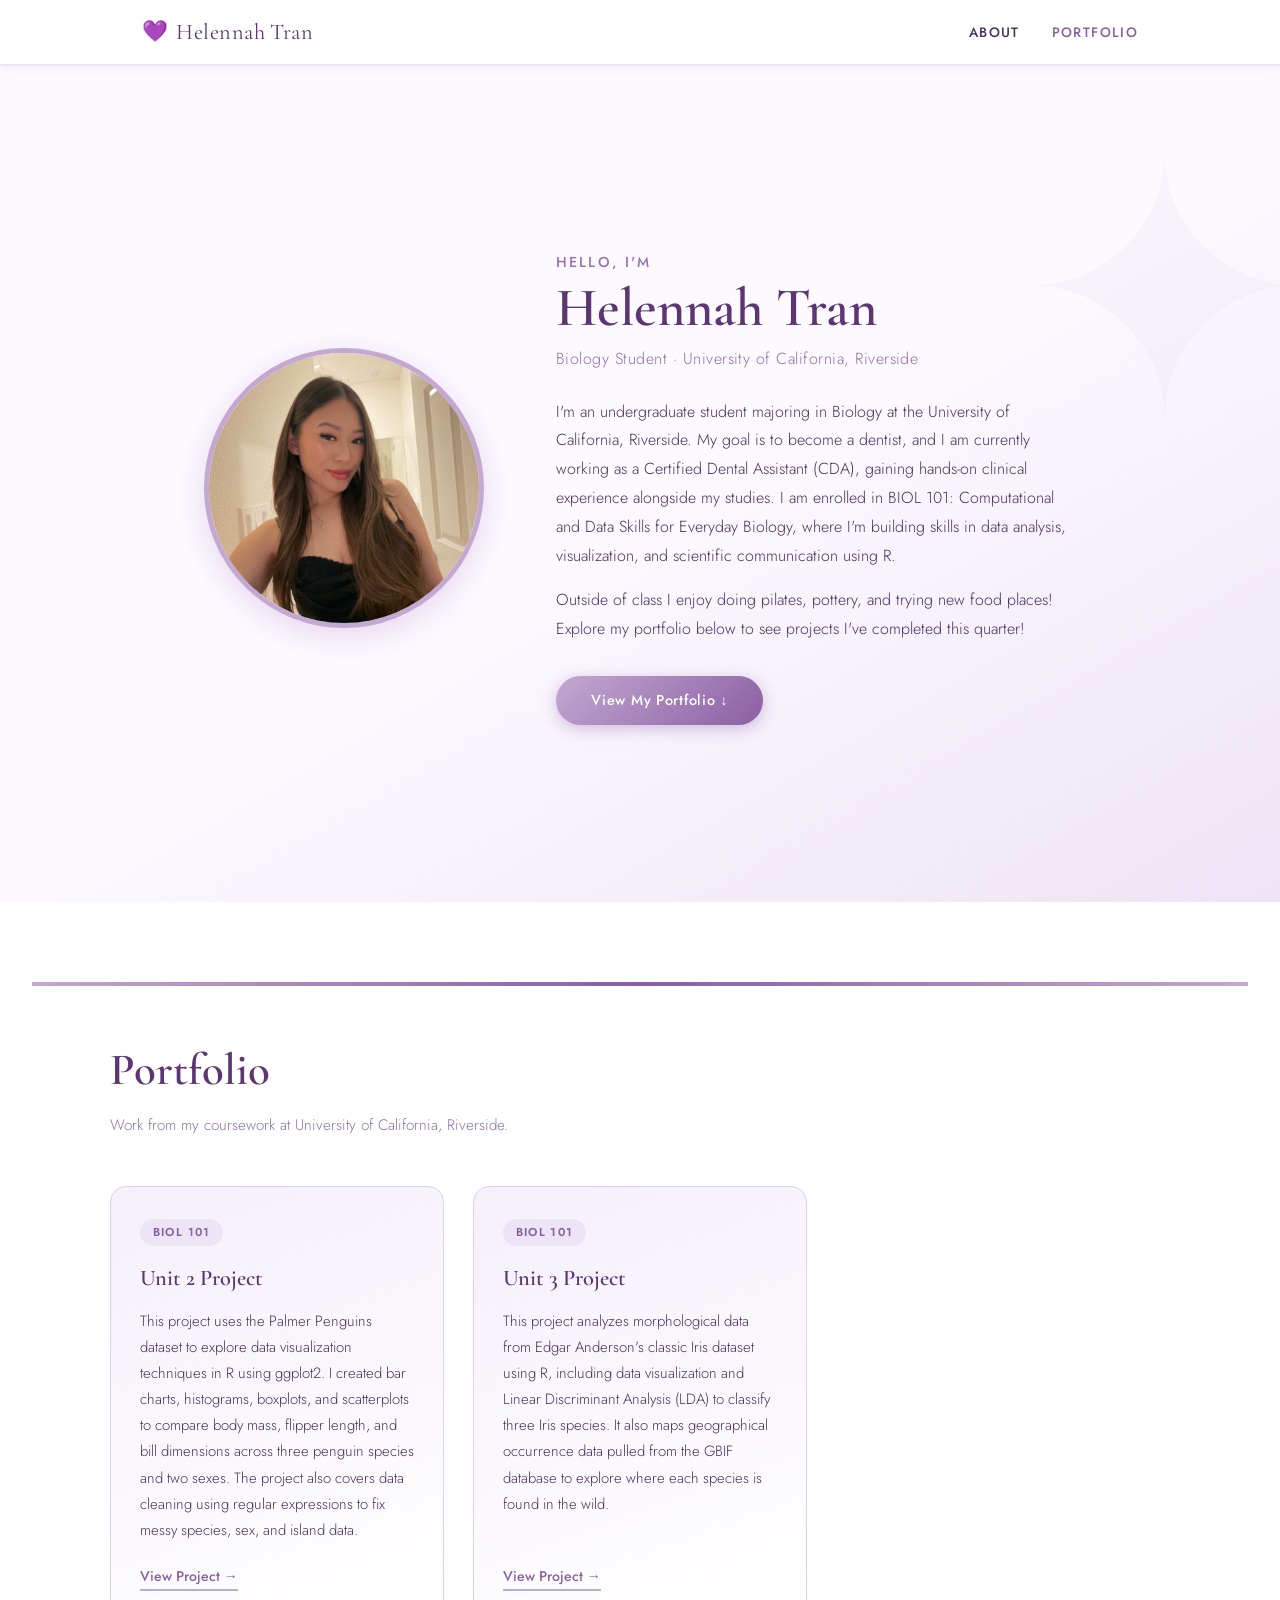
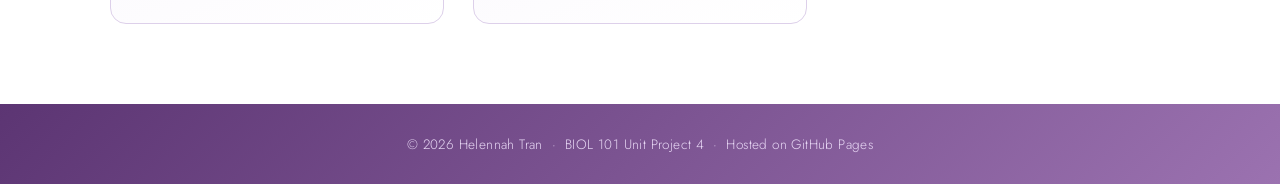
==== commit 9cf567c4: "Update index.html" ====
--- a/index.html
+++ b/index.html
@@ -104,7 +104,7 @@
   </section>
 
   <footer class="site-footer">
-    <p>© 2026 Helennah Tran &nbsp;·&nbsp; BIOL 101 Final Project &nbsp;·&nbsp; Hosted on GitHub Pages</p>
+    <p>© 2026 Helennah Tran &nbsp;·&nbsp; BIOL 101 Unit Project 4 &nbsp;·&nbsp; Hosted on GitHub Pages</p>
   </footer>
 
 </body>
